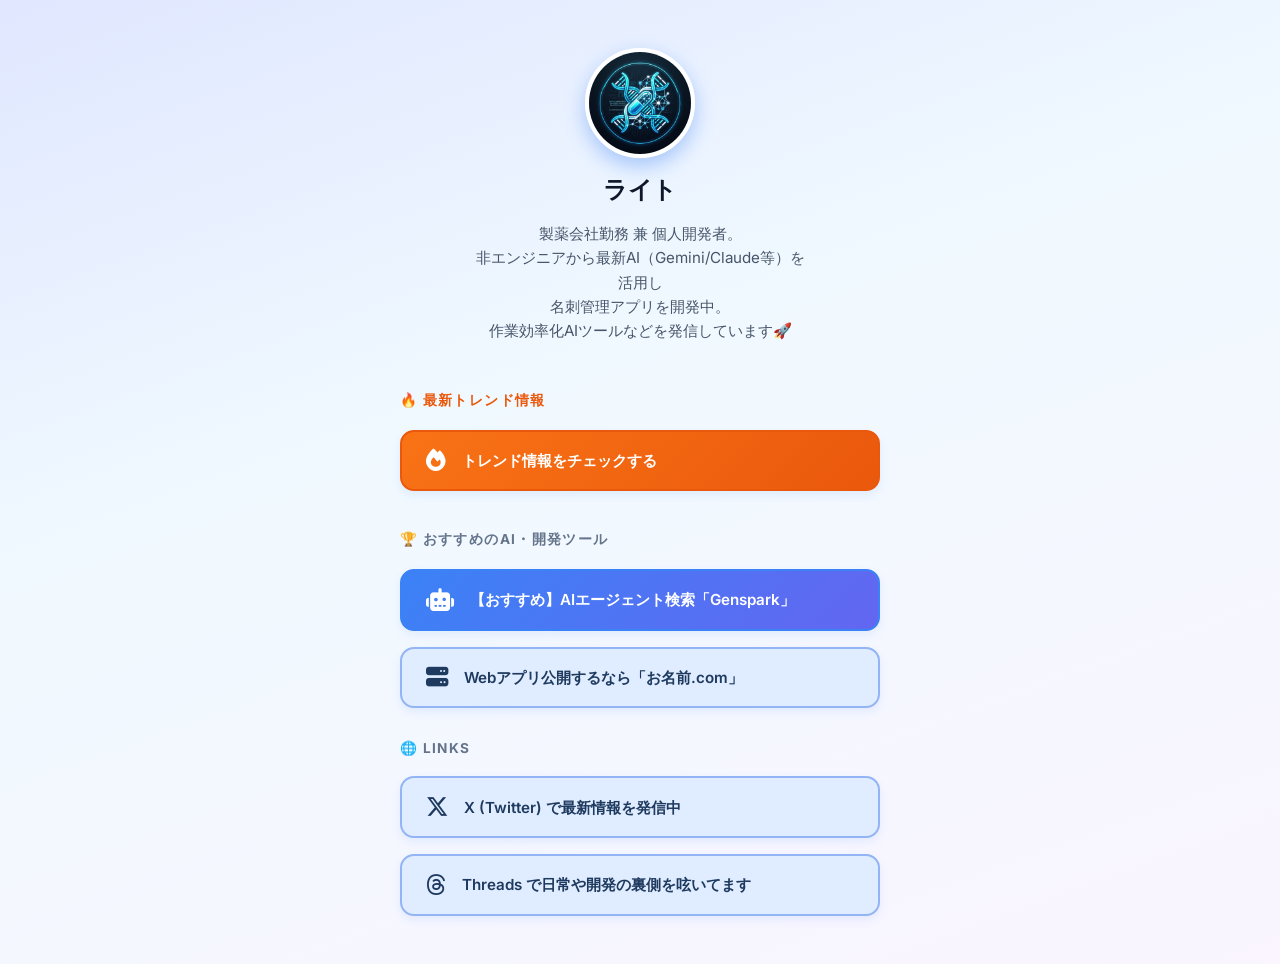
==== index.html @ 3e6604dd "Update LinkTree at 2026-02-28 13:38:57" ====
<!DOCTYPE html>
<html lang="ja">

<head>
    <meta charset="UTF-8">
    <meta name="viewport" content="width=device-width, initial-scale=1.0">
    <title>ライト | Links</title>
    <meta property="og:title" content="ライト | Links">
    <meta property="og:description" content="AIツール・開発トレンド情報をまとめています🚀">
    <meta property="og:url" content="https://light8888share.github.io/">
    <meta property="og:type" content="website">
    <link rel="stylesheet" href="style.css">
    <!-- FontAwesome for Icons -->
    <link rel="stylesheet" href="https://cdnjs.cloudflare.com/ajax/libs/font-awesome/6.4.0/css/all.min.css">
</head>

<body>
    <div class="container">
        <!-- Profile Info -->
        <header class="profile">
            <img src="profile.png" alt="ライト profile" class="profile-img">
            <h1 class="profile-name">ライト</h1>
            <p class="profile-bio">
                製薬会社勤務 兼 個人開発者。<br>
                非エンジニアから最新AI（Gemini/Claude等）を活用し<br>
                名刺管理アプリを開発中。<br>
                作業効率化AIツールなどを発信しています🚀
            </p>
        </header>

        <!-- Link Items -->
        <main class="links">

            <h2 class="category-title" style="color: #ea580c;">🔥 最新トレンド情報</h2>
            <a href="trends.html" class="link-item featured"
                style="background: linear-gradient(135deg, #f97316, #ea580c); border-color: #ea580c; margin-bottom: 0.5rem;">
                <i class="fa-solid fa-fire link-icon"></i>
                トレンド情報をチェックする
            </a>

            <h2 class="category-title">🏆 おすすめのAI・開発ツール</h2>
            <!-- TODO: A8.netなどから取得したアフィリエイトリンクに差し替える -->
            <a href="http://genspark.ai/?via=yaji" target="_blank" rel="nofollow" class="link-item featured">
                <i class="fa-solid fa-robot link-icon"></i>
                【おすすめ】AIエージェント検索「Genspark」
            </a>

            <a href="https://px.a8.net/svt/ejp?a8mat=4AXL45+EJC1IQ+50+2HHVNM" target="_blank" rel="nofollow"
                class="link-item">
                <i class="fa-solid fa-server link-icon"></i>
                Webアプリ公開するなら「お名前.com」
            </a>

            <h2 class="category-title">🌐 Links</h2>
            <a href="https://x.com/light8888share" target="_blank" class="link-item">
                <i class="fa-brands fa-x-twitter link-icon"></i>
                X (Twitter) で最新情報を発信中
            </a>

            <a href="https://www.threads.net/@light8888share" target="_blank" class="link-item">
                <i class="fa-brands fa-threads link-icon"></i>
                Threads で日常や開発の裏側を呟いてます
            </a>

        </main>
    </div>
</body>

</html>
---- style.css ----
@import url('https://fonts.googleapis.com/css2?family=Inter:wght@400;500;600;700&display=swap');

* {
    margin: 0;
    padding: 0;
    box-sizing: border-box;
    font-family: 'Inter', sans-serif;
}

body {
    background: linear-gradient(160deg, #e0e7ff 0%, #f0f9ff 40%, #faf5ff 100%);
    color: #1e293b;
    min-height: 100vh;
    display: flex;
    justify-content: center;
    align-items: flex-start;
    padding: 3rem 1.5rem;
}

.container {
    width: 100%;
    max-width: 480px;
    display: flex;
    flex-direction: column;
    align-items: center;
    gap: 2rem;
}

/* プロフィールセクション */
.profile {
    display: flex;
    flex-direction: column;
    align-items: center;
    text-align: center;
    gap: 1rem;
}

.profile-img {
    width: 110px;
    height: 110px;
    border-radius: 50%;
    object-fit: cover;
    box-shadow: 0 8px 20px rgba(59, 130, 246, 0.4);
    border: 4px solid #ffffff;
    transition: transform 0.4s cubic-bezier(0.175, 0.885, 0.32, 1.275), box-shadow 0.4s ease;
}

.profile-img:hover {
    transform: scale(1.08) rotate(3deg);
    box-shadow: 0 12px 30px rgba(59, 130, 246, 0.6);
}

.profile-name {
    font-size: 1.5rem;
    font-weight: 700;
    letter-spacing: -0.02em;
    color: #0f172a;
}

.profile-bio {
    font-size: 0.95rem;
    color: #475569;
    line-height: 1.6;
    max-width: 90%;
}

/* リンクセクション */
.links {
    width: 100%;
    display: flex;
    flex-direction: column;
    gap: 1rem;
}

.category-title {
    font-size: 0.85rem;
    text-transform: uppercase;
    letter-spacing: 0.1em;
    color: #64748b;
    margin-top: 1rem;
    margin-bottom: 0.25rem;
    font-weight: 700;
}

/* 通常ボタン: 淡い青背景 + はっきりした枠線 */
.link-item {
    display: flex;
    align-items: center;
    justify-content: flex-start;
    gap: 1rem;
    width: 100%;
    padding: 1.1rem 1.5rem;
    background-color: #e0ecff;
    border: 2px solid #93b4f5;
    border-radius: 14px;
    color: #1e3a5f;
    text-decoration: none;
    font-weight: 600;
    font-size: 0.95rem;
    line-height: 1.4;
    text-align: left;
    position: relative;
    overflow: hidden;
    cursor: pointer;
    box-shadow: 0 4px 10px rgba(59, 130, 246, 0.1);
    transition: transform 0.3s cubic-bezier(0.34, 1.56, 0.64, 1), box-shadow 0.3s ease, background-color 0.3s ease, border-color 0.3s ease;
}

.link-item:hover {
    background-color: #c7dbff;
    transform: translateY(-4px) scale(1.02);
    box-shadow: 0 10px 25px rgba(59, 130, 246, 0.25);
    border-color: #6d9ef0;
}

/* 注目ボタン: 青いグラデーション背景 + 白文字 */
.link-item.featured {
    background: linear-gradient(135deg, #3b82f6, #6366f1);
    border: 2px solid #3b82f6;
    color: #ffffff;
}

.link-item.featured:hover {
    background: linear-gradient(135deg, #2563eb, #4f46e5);
    border-color: #2563eb;
    box-shadow: 0 10px 30px rgba(59, 130, 246, 0.4);
}

/* アイコン */
.link-icon {
    font-size: 1.4rem;
    flex-shrink: 0;
}

.link-item.featured .link-icon {
    color: #ffffff;
}
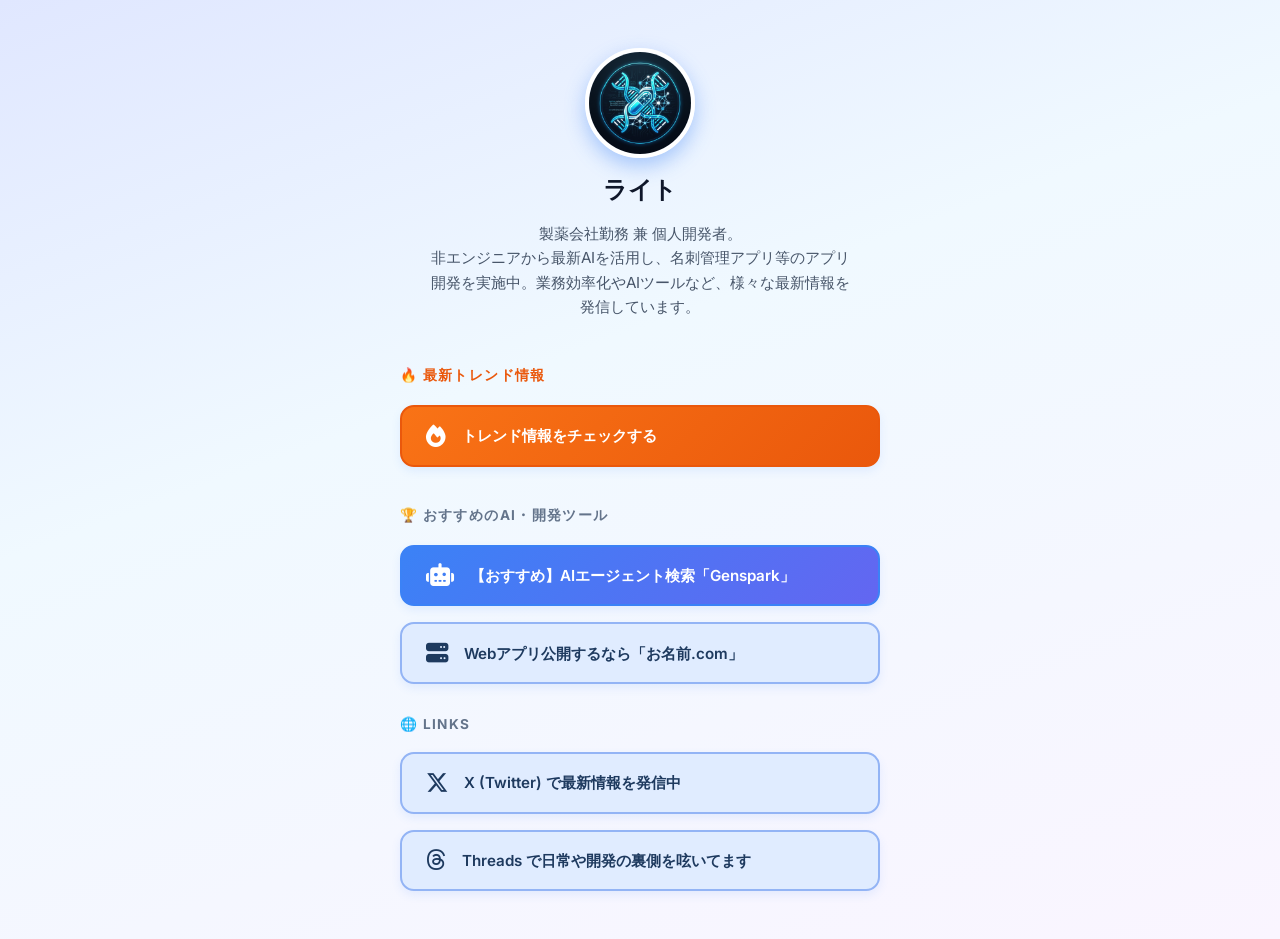
==== commit 50dfdf04: "Update LinkTree at 2026-02-28 13:42:23" ====
--- a/index.html
+++ b/index.html
@@ -22,9 +22,7 @@
             <h1 class="profile-name">ライト</h1>
             <p class="profile-bio">
                 製薬会社勤務 兼 個人開発者。<br>
-                非エンジニアから最新AI（Gemini/Claude等）を活用し<br>
-                名刺管理アプリを開発中。<br>
-                作業効率化AIツールなどを発信しています🚀
+                非エンジニアから最新AIを活用し、名刺管理アプリ等のアプリ開発を実施中。業務効率化やAIツールなど、様々な最新情報を発信しています。
             </p>
         </header>
 
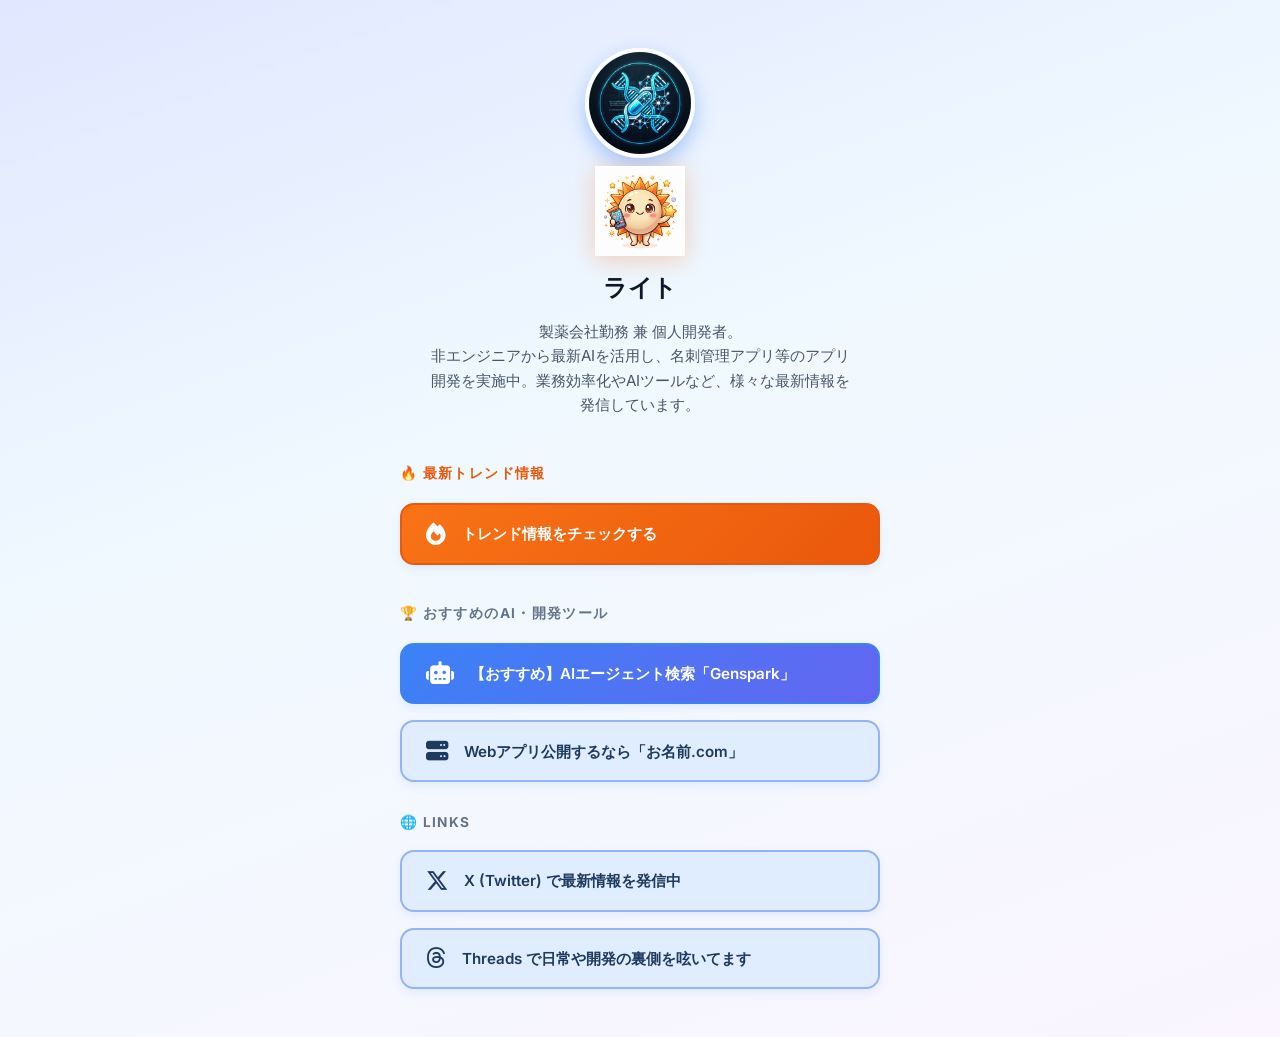
==== commit d6498c71: "Update LinkTree at 2026-02-28 13:52:36" ====
--- a/index.html
+++ b/index.html
@@ -19,6 +19,7 @@
         <!-- Profile Info -->
         <header class="profile">
             <img src="profile.png" alt="ライト profile" class="profile-img">
+            <img src="mascot.png" alt="マスコット" class="mascot-img">
             <h1 class="profile-name">ライト</h1>
             <p class="profile-bio">
                 製薬会社勤務 兼 個人開発者。<br>
--- a/style.css
+++ b/style.css
@@ -134,4 +134,56 @@
 
 .link-item.featured .link-icon {
     color: #ffffff;
+}
+
+/* マスコットキャラクター */
+.mascot-img {
+    width: 90px;
+    height: 90px;
+    object-fit: contain;
+    margin-top: -0.5rem;
+    animation: float 3s ease-in-out infinite;
+    filter: drop-shadow(0 4px 12px rgba(249, 115, 22, 0.3));
+    transition: transform 0.4s cubic-bezier(0.175, 0.885, 0.32, 1.275), filter 0.4s ease;
+    cursor: pointer;
+}
+
+.mascot-img:hover {
+    animation: bounce 0.6s ease;
+    filter: drop-shadow(0 8px 20px rgba(249, 115, 22, 0.5));
+    transform: scale(1.15) rotate(10deg);
+}
+
+@keyframes float {
+
+    0%,
+    100% {
+        transform: translateY(0px);
+    }
+
+    50% {
+        transform: translateY(-10px);
+    }
+}
+
+@keyframes bounce {
+    0% {
+        transform: scale(1) rotate(0deg);
+    }
+
+    30% {
+        transform: scale(1.2) rotate(10deg);
+    }
+
+    50% {
+        transform: scale(0.95) rotate(-5deg);
+    }
+
+    70% {
+        transform: scale(1.1) rotate(5deg);
+    }
+
+    100% {
+        transform: scale(1.15) rotate(10deg);
+    }
 }
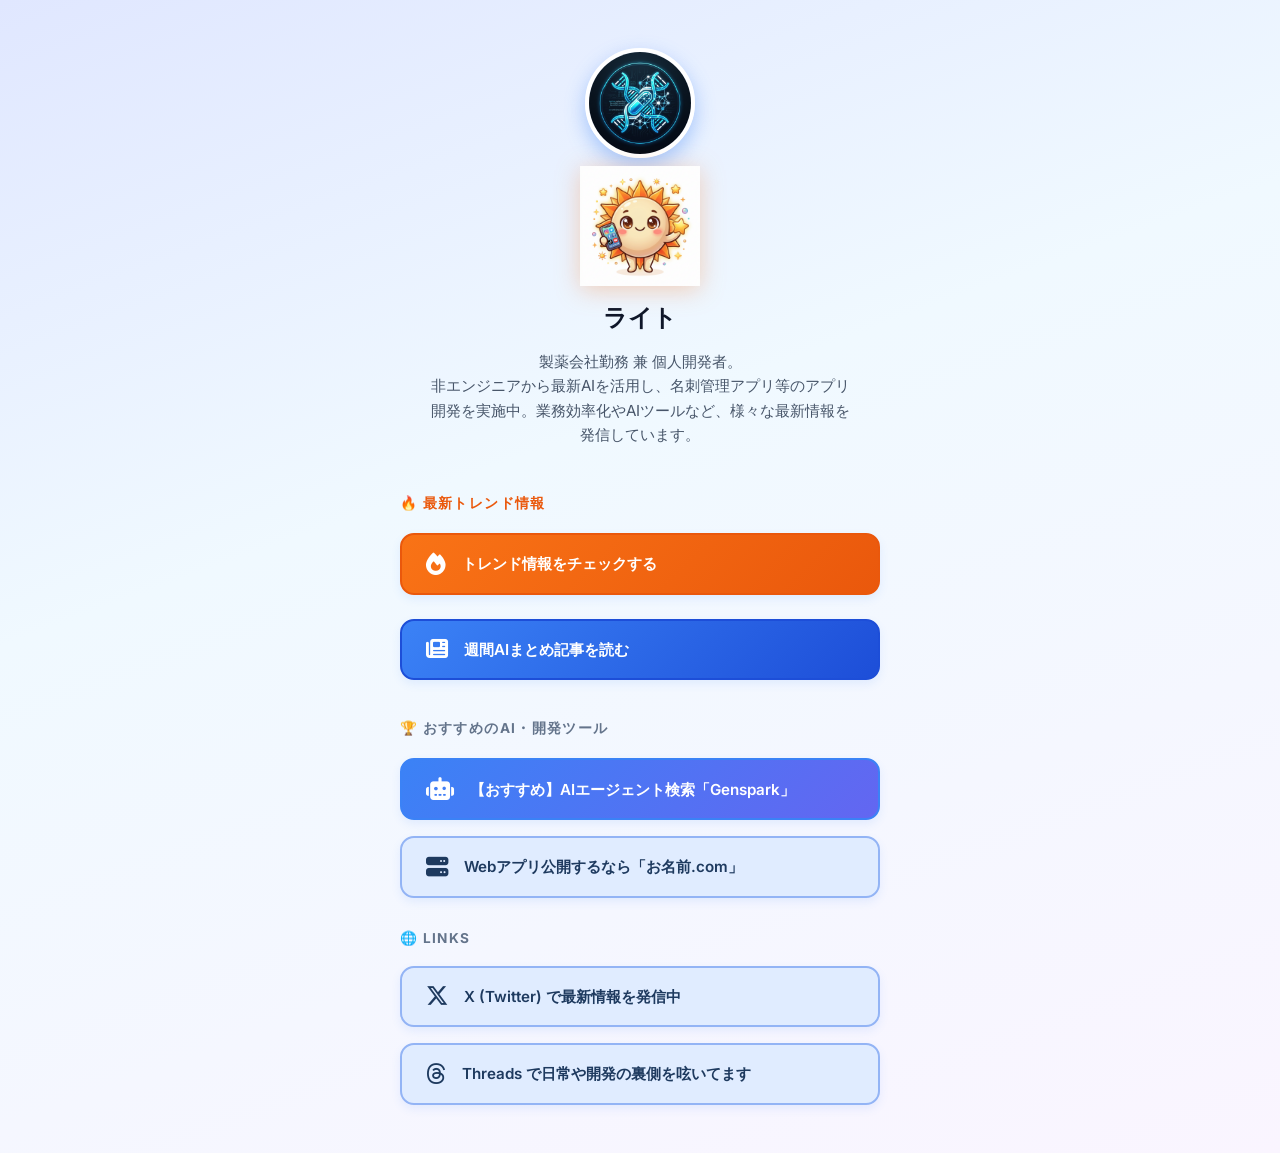
==== commit 1c86bf2f: "Update LinkTree at 2026-02-28 23:58:25" ====
--- a/index.html
+++ b/index.html
@@ -37,6 +37,12 @@
                 トレンド情報をチェックする
             </a>
 
+            <a href="articles.html" class="link-item featured"
+                style="background: linear-gradient(135deg, #3b82f6, #1d4ed8); border-color: #1d4ed8; margin-bottom: 0.5rem;">
+                <i class="fa-solid fa-newspaper link-icon"></i>
+                週間AIまとめ記事を読む
+            </a>
+
             <h2 class="category-title">🏆 おすすめのAI・開発ツール</h2>
             <!-- TODO: A8.netなどから取得したアフィリエイトリンクに差し替える -->
             <a href="http://genspark.ai/?via=yaji" target="_blank" rel="nofollow" class="link-item featured">
--- a/style.css
+++ b/style.css
@@ -138,8 +138,8 @@
 
 /* マスコットキャラクター */
 .mascot-img {
-    width: 90px;
-    height: 90px;
+    width: 120px;
+    height: 120px;
     object-fit: contain;
     margin-top: -0.5rem;
     animation: float 3s ease-in-out infinite;
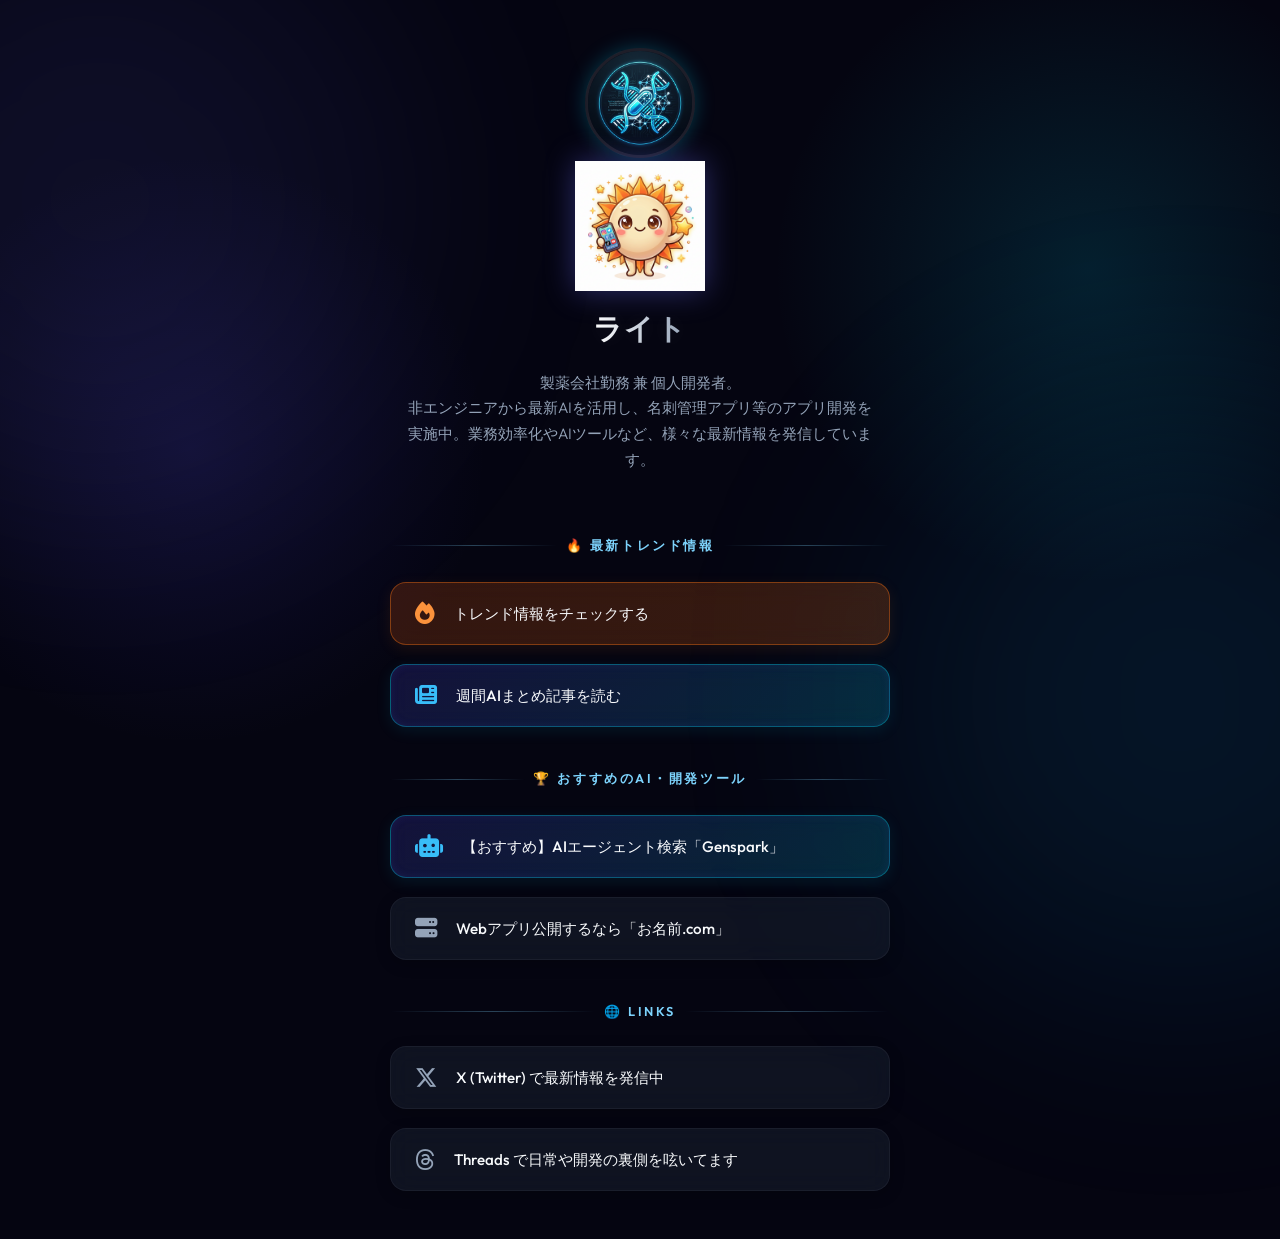
==== commit 2145e0ff: "Update LinkTree at 2026-03-04 01:34:15" ====
--- a/index.html
+++ b/index.html
@@ -30,15 +30,13 @@
         <!-- Link Items -->
         <main class="links">
 
-            <h2 class="category-title" style="color: #ea580c;">🔥 最新トレンド情報</h2>
-            <a href="trends.html" class="link-item featured"
-                style="background: linear-gradient(135deg, #f97316, #ea580c); border-color: #ea580c; margin-bottom: 0.5rem;">
+            <h2 class="category-title">🔥 最新トレンド情報</h2>
+            <a href="trends.html" class="link-item featured-warm">
                 <i class="fa-solid fa-fire link-icon"></i>
                 トレンド情報をチェックする
             </a>
 
-            <a href="articles.html" class="link-item featured"
-                style="background: linear-gradient(135deg, #3b82f6, #1d4ed8); border-color: #1d4ed8; margin-bottom: 0.5rem;">
+            <a href="articles.html" class="link-item featured">
                 <i class="fa-solid fa-newspaper link-icon"></i>
                 週間AIまとめ記事を読む
             </a>
--- a/style.css
+++ b/style.css
@@ -1,38 +1,87 @@
-@import url('https://fonts.googleapis.com/css2?family=Inter:wght@400;500;600;700&display=swap');
+@import url('https://fonts.googleapis.com/css2?family=Outfit:wght@300;400;500;600;700;800&display=swap');
 
 * {
     margin: 0;
     padding: 0;
     box-sizing: border-box;
-    font-family: 'Inter', sans-serif;
+    font-family: 'Outfit', sans-serif;
 }
 
 body {
-    background: linear-gradient(160deg, #e0e7ff 0%, #f0f9ff 40%, #faf5ff 100%);
-    color: #1e293b;
+    background-color: #050511;
+    background-image:
+        radial-gradient(circle at 15% 50%, rgba(79, 70, 229, 0.15), transparent 25%),
+        radial-gradient(circle at 85% 30%, rgba(6, 182, 212, 0.15), transparent 25%);
+    background-size: 100% 100%;
+    background-attachment: fixed;
+    color: #e2e8f0;
     min-height: 100vh;
     display: flex;
     justify-content: center;
     align-items: flex-start;
     padding: 3rem 1.5rem;
+    position: relative;
+    overflow-x: hidden;
+}
+
+/* Animated Background Orbs */
+body::before,
+body::after {
+    content: '';
+    position: fixed;
+    width: 600px;
+    height: 600px;
+    border-radius: 50%;
+    z-index: -1;
+    filter: blur(120px);
+    opacity: 0.5;
+    animation: drift 20s infinite alternate ease-in-out;
+}
+
+body::before {
+    top: -100px;
+    left: -200px;
+    background: rgba(99, 102, 241, 0.2);
+    /* Indigo */
+}
+
+body::after {
+    bottom: -100px;
+    right: -200px;
+    background: rgba(14, 165, 233, 0.2);
+    /* Cyan */
+    animation-delay: -10s;
+}
+
+@keyframes drift {
+    0% {
+        transform: translateY(0) scale(1);
+    }
+
+    100% {
+        transform: translateY(50px) scale(1.1);
+    }
 }
 
 .container {
     width: 100%;
-    max-width: 480px;
+    max-width: 500px;
     display: flex;
     flex-direction: column;
     align-items: center;
-    gap: 2rem;
-}
-
-/* プロフィールセクション */
+    gap: 2.5rem;
+    position: relative;
+    z-index: 1;
+}
+
+/* Profile Section */
 .profile {
     display: flex;
     flex-direction: column;
     align-items: center;
     text-align: center;
-    gap: 1rem;
+    gap: 1.2rem;
+    animation: fadeInDown 0.8s ease-out;
 }
 
 .profile-img {
@@ -40,120 +89,189 @@
     height: 110px;
     border-radius: 50%;
     object-fit: cover;
-    box-shadow: 0 8px 20px rgba(59, 130, 246, 0.4);
-    border: 4px solid #ffffff;
-    transition: transform 0.4s cubic-bezier(0.175, 0.885, 0.32, 1.275), box-shadow 0.4s ease;
+    box-shadow: 0 0 20px rgba(6, 182, 212, 0.3), inset 0 0 10px rgba(255, 255, 255, 0.1);
+    border: 3px solid rgba(255, 255, 255, 0.1);
+    transition: all 0.5s cubic-bezier(0.175, 0.885, 0.32, 1.275);
 }
 
 .profile-img:hover {
-    transform: scale(1.08) rotate(3deg);
-    box-shadow: 0 12px 30px rgba(59, 130, 246, 0.6);
+    transform: scale(1.05) rotate(5deg);
+    box-shadow: 0 0 35px rgba(6, 182, 212, 0.6), inset 0 0 15px rgba(255, 255, 255, 0.2);
+    border-color: rgba(6, 182, 212, 0.5);
+}
+
+/* AI Mascot */
+.mascot-img {
+    width: 130px;
+    height: 130px;
+    object-fit: contain;
+    margin-top: -1rem;
+    animation: float 4s ease-in-out infinite, glowPulse 3s infinite alternate;
+    filter: drop-shadow(0 0 15px rgba(99, 102, 241, 0.4));
+    transition: all 0.4s ease;
+    cursor: pointer;
+}
+
+.mascot-img:hover {
+    animation: bounce 0.6s ease;
+    filter: drop-shadow(0 0 30px rgba(6, 182, 212, 0.8));
+    transform: scale(1.1) rotate(5deg);
 }
 
 .profile-name {
-    font-size: 1.5rem;
-    font-weight: 700;
-    letter-spacing: -0.02em;
-    color: #0f172a;
+    font-size: 1.8rem;
+    font-weight: 800;
+    letter-spacing: 0.05em;
+    background: linear-gradient(to right, #ffffff, #94a3b8);
+    -webkit-background-clip: text;
+    background-clip: text;
+    -webkit-text-fill-color: transparent;
+    text-shadow: 0 0 20px rgba(255, 255, 255, 0.1);
 }
 
 .profile-bio {
     font-size: 0.95rem;
-    color: #475569;
-    line-height: 1.6;
-    max-width: 90%;
-}
-
-/* リンクセクション */
+    color: #94a3b8;
+    line-height: 1.7;
+    max-width: 95%;
+    font-weight: 300;
+}
+
+/* Links Section */
 .links {
     width: 100%;
     display: flex;
     flex-direction: column;
-    gap: 1rem;
+    gap: 1.2rem;
+    animation: fadeInUp 0.8s ease-out forwards;
+    opacity: 0;
+    animation-delay: 0.2s;
 }
 
 .category-title {
-    font-size: 0.85rem;
+    font-size: 0.8rem;
     text-transform: uppercase;
-    letter-spacing: 0.1em;
-    color: #64748b;
-    margin-top: 1rem;
-    margin-bottom: 0.25rem;
-    font-weight: 700;
-}
-
-/* 通常ボタン: 淡い青背景 + はっきりした枠線 */
+    letter-spacing: 0.2em;
+    color: #7dd3fc;
+    margin-top: 1.5rem;
+    margin-bottom: 0.5rem;
+    font-weight: 600;
+    display: flex;
+    align-items: center;
+    gap: 0.5rem;
+}
+
+.category-title::before,
+.category-title::after {
+    content: '';
+    flex: 1;
+    height: 1px;
+    background: linear-gradient(90deg, transparent, rgba(125, 211, 252, 0.3), transparent);
+}
+
+/* Glassmorphism Link Items */
 .link-item {
     display: flex;
     align-items: center;
     justify-content: flex-start;
-    gap: 1rem;
+    gap: 1.2rem;
     width: 100%;
-    padding: 1.1rem 1.5rem;
-    background-color: #e0ecff;
-    border: 2px solid #93b4f5;
-    border-radius: 14px;
-    color: #1e3a5f;
+    padding: 1.2rem 1.5rem;
+    background: rgba(30, 41, 59, 0.4);
+    backdrop-filter: blur(12px);
+    -webkit-backdrop-filter: blur(12px);
+    border: 1px solid rgba(255, 255, 255, 0.05);
+    border-radius: 16px;
+    color: #f8fafc;
     text-decoration: none;
-    font-weight: 600;
+    font-weight: 500;
     font-size: 0.95rem;
     line-height: 1.4;
     text-align: left;
     position: relative;
     overflow: hidden;
     cursor: pointer;
-    box-shadow: 0 4px 10px rgba(59, 130, 246, 0.1);
-    transition: transform 0.3s cubic-bezier(0.34, 1.56, 0.64, 1), box-shadow 0.3s ease, background-color 0.3s ease, border-color 0.3s ease;
+    box-shadow: 0 4px 15px rgba(0, 0, 0, 0.2);
+    transition: all 0.3s cubic-bezier(0.25, 0.8, 0.25, 1);
+}
+
+/* Hover Shine Effect */
+.link-item::before {
+    content: '';
+    position: absolute;
+    top: 0;
+    left: -100%;
+    width: 50%;
+    height: 100%;
+    background: linear-gradient(90deg, transparent, rgba(255, 255, 255, 0.05), transparent);
+    transform: skewX(-20deg);
+    transition: all 0.5s ease;
+}
+
+.link-item:hover::before {
+    left: 150%;
+    transition: all 0.7s ease;
 }
 
 .link-item:hover {
-    background-color: #c7dbff;
+    background: rgba(30, 41, 59, 0.8);
     transform: translateY(-4px) scale(1.02);
-    box-shadow: 0 10px 25px rgba(59, 130, 246, 0.25);
-    border-color: #6d9ef0;
-}
-
-/* 注目ボタン: 青いグラデーション背景 + 白文字 */
+    box-shadow: 0 12px 30px rgba(0, 0, 0, 0.4), 0 0 15px rgba(6, 182, 212, 0.2);
+    border-color: rgba(6, 182, 212, 0.3);
+    color: #ffffff;
+}
+
+/* Featured Link Item (Neon Gradient) */
 .link-item.featured {
-    background: linear-gradient(135deg, #3b82f6, #6366f1);
-    border: 2px solid #3b82f6;
-    color: #ffffff;
+    background: linear-gradient(135deg, rgba(79, 70, 229, 0.2), rgba(6, 182, 212, 0.2));
+    border: 1px solid rgba(6, 182, 212, 0.4);
+    box-shadow: 0 4px 15px rgba(6, 182, 212, 0.1), inset 0 0 10px rgba(99, 102, 241, 0.1);
 }
 
 .link-item.featured:hover {
-    background: linear-gradient(135deg, #2563eb, #4f46e5);
-    border-color: #2563eb;
-    box-shadow: 0 10px 30px rgba(59, 130, 246, 0.4);
-}
-
-/* アイコン */
+    background: linear-gradient(135deg, rgba(79, 70, 229, 0.4), rgba(6, 182, 212, 0.4));
+    border-color: rgba(6, 182, 212, 0.8);
+    box-shadow: 0 15px 35px rgba(6, 182, 212, 0.3), 0 0 20px rgba(6, 182, 212, 0.4);
+}
+
+.link-item.featured-warm {
+    background: linear-gradient(135deg, rgba(234, 88, 12, 0.2), rgba(249, 115, 22, 0.2));
+    border: 1px solid rgba(249, 115, 22, 0.4);
+    box-shadow: 0 4px 15px rgba(249, 115, 22, 0.1);
+}
+
+.link-item.featured-warm:hover {
+    background: linear-gradient(135deg, rgba(234, 88, 12, 0.4), rgba(249, 115, 22, 0.4));
+    border-color: rgba(249, 115, 22, 0.8);
+    box-shadow: 0 15px 35px rgba(249, 115, 22, 0.3), 0 0 20px rgba(249, 115, 22, 0.4);
+}
+
+/* Icons */
 .link-icon {
     font-size: 1.4rem;
     flex-shrink: 0;
+    color: #94a3b8;
+    transition: color 0.3s ease, transform 0.3s ease;
+}
+
+.link-item:hover .link-icon {
+    color: #38bdf8;
+    transform: scale(1.1);
 }
 
 .link-item.featured .link-icon {
-    color: #ffffff;
-}
-
-/* マスコットキャラクター */
-.mascot-img {
-    width: 120px;
-    height: 120px;
-    object-fit: contain;
-    margin-top: -0.5rem;
-    animation: float 3s ease-in-out infinite;
-    filter: drop-shadow(0 4px 12px rgba(249, 115, 22, 0.3));
-    transition: transform 0.4s cubic-bezier(0.175, 0.885, 0.32, 1.275), filter 0.4s ease;
-    cursor: pointer;
-}
-
-.mascot-img:hover {
-    animation: bounce 0.6s ease;
-    filter: drop-shadow(0 8px 20px rgba(249, 115, 22, 0.5));
-    transform: scale(1.15) rotate(10deg);
-}
-
+    color: #38bdf8;
+}
+
+.link-item.featured-warm .link-icon {
+    color: #fb923c;
+}
+
+.link-item.featured-warm:hover .link-icon {
+    color: #fdba74;
+}
+
+/* Animations */
 @keyframes float {
 
     0%,
@@ -162,7 +280,17 @@
     }
 
     50% {
-        transform: translateY(-10px);
+        transform: translateY(-12px);
+    }
+}
+
+@keyframes glowPulse {
+    0% {
+        filter: drop-shadow(0 0 10px rgba(99, 102, 241, 0.3));
+    }
+
+    100% {
+        filter: drop-shadow(0 0 25px rgba(139, 92, 246, 0.6));
     }
 }
 
@@ -172,7 +300,7 @@
     }
 
     30% {
-        transform: scale(1.2) rotate(10deg);
+        transform: scale(1.15) rotate(10deg);
     }
 
     50% {
@@ -180,10 +308,34 @@
     }
 
     70% {
+        transform: scale(1.08) rotate(5deg);
+    }
+
+    100% {
         transform: scale(1.1) rotate(5deg);
     }
-
-    100% {
-        transform: scale(1.15) rotate(10deg);
+}
+
+@keyframes fadeInDown {
+    from {
+        opacity: 0;
+        transform: translateY(-30px);
+    }
+
+    to {
+        opacity: 1;
+        transform: translateY(0);
+    }
+}
+
+@keyframes fadeInUp {
+    from {
+        opacity: 0;
+        transform: translateY(30px);
+    }
+
+    to {
+        opacity: 1;
+        transform: translateY(0);
     }
 }
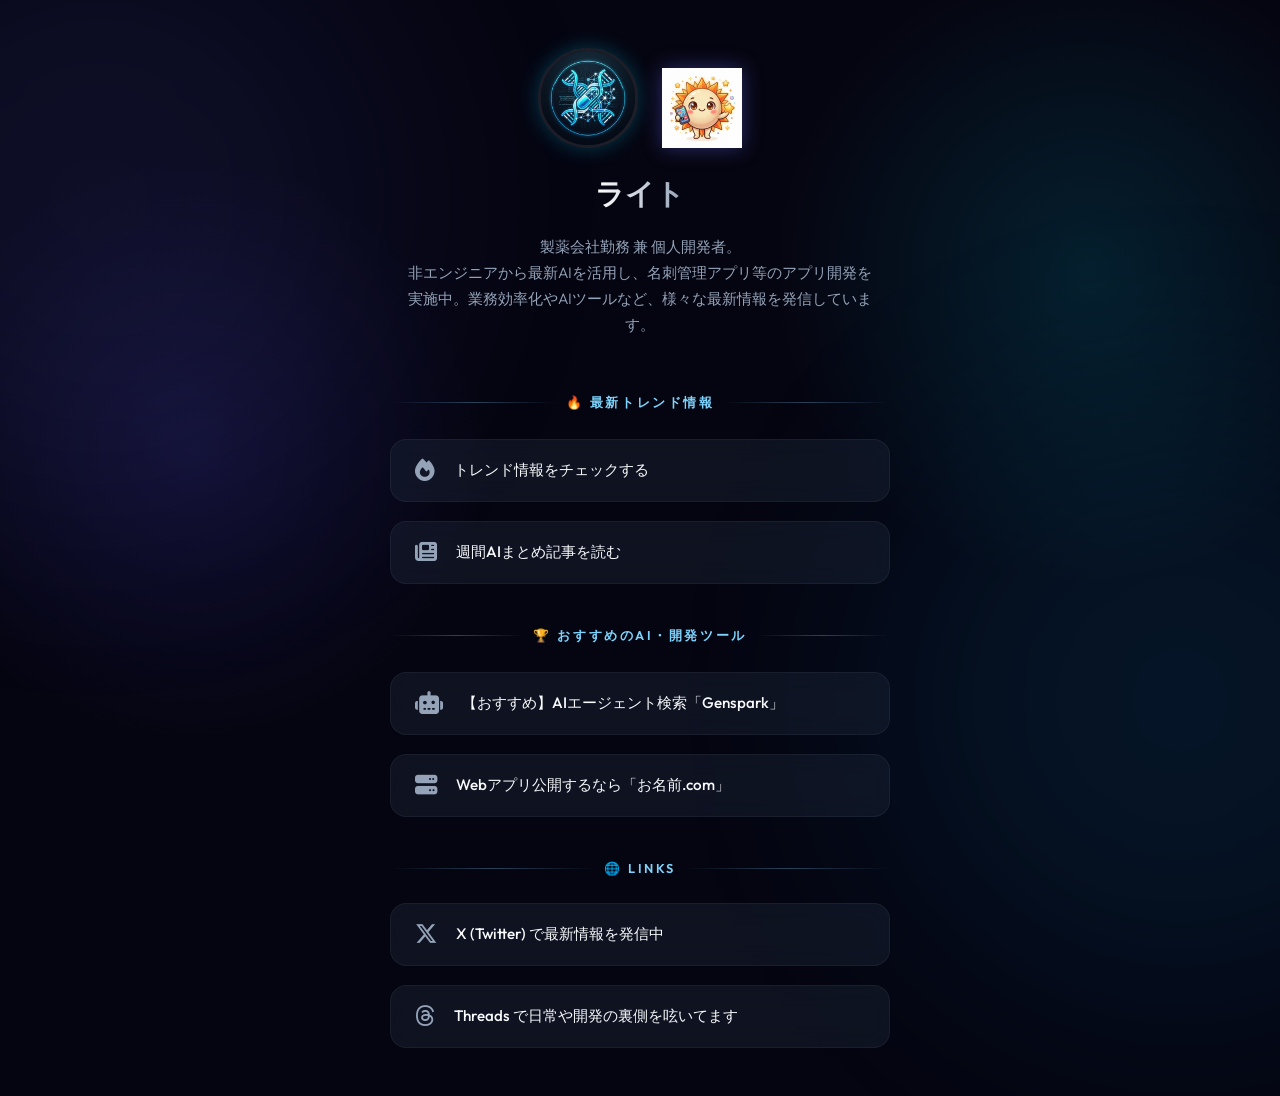
==== commit 3c7b5be8: "Update LinkTree at 2026-03-13 22:20:21" ====
--- a/index.html
+++ b/index.html
@@ -18,8 +18,10 @@
     <div class="container">
         <!-- Profile Info -->
         <header class="profile">
-            <img src="profile.png" alt="ライト profile" class="profile-img">
-            <img src="mascot.png" alt="マスコット" class="mascot-img">
+            <div class="profile-visuals">
+                <img src="profile.png" alt="ライト profile" class="profile-img">
+                <img src="mascot.png" alt="マスコット" class="mascot-img">
+            </div>
             <h1 class="profile-name">ライト</h1>
             <p class="profile-bio">
                 製薬会社勤務 兼 個人開発者。<br>
--- a/style.css
+++ b/style.css
@@ -42,25 +42,18 @@
     top: -100px;
     left: -200px;
     background: rgba(99, 102, 241, 0.2);
-    /* Indigo */
 }
 
 body::after {
     bottom: -100px;
     right: -200px;
     background: rgba(14, 165, 233, 0.2);
-    /* Cyan */
     animation-delay: -10s;
 }
 
 @keyframes drift {
-    0% {
-        transform: translateY(0) scale(1);
-    }
-
-    100% {
-        transform: translateY(50px) scale(1.1);
-    }
+    0% { transform: translateY(0) scale(1); }
+    100% { transform: translateY(50px) scale(1.1); }
 }
 
 .container {
@@ -69,7 +62,7 @@
     display: flex;
     flex-direction: column;
     align-items: center;
-    gap: 2.5rem;
+    gap: 2rem;
     position: relative;
     z-index: 1;
 }
@@ -82,51 +75,57 @@
     text-align: center;
     gap: 1.2rem;
     animation: fadeInDown 0.8s ease-out;
+    width: 100%;
+}
+
+.profile-visuals {
+    display: flex;
+    align-items: flex-end;
+    justify-content: center;
+    gap: 1.5rem;
+    margin-bottom: 0.5rem;
 }
 
 .profile-img {
-    width: 110px;
-    height: 110px;
+    width: 100px;
+    height: 100px;
     border-radius: 50%;
     object-fit: cover;
     box-shadow: 0 0 20px rgba(6, 182, 212, 0.3), inset 0 0 10px rgba(255, 255, 255, 0.1);
     border: 3px solid rgba(255, 255, 255, 0.1);
-    transition: all 0.5s cubic-bezier(0.175, 0.885, 0.32, 1.275);
-}
-
-.profile-img:hover {
-    transform: scale(1.05) rotate(5deg);
-    box-shadow: 0 0 35px rgba(6, 182, 212, 0.6), inset 0 0 15px rgba(255, 255, 255, 0.2);
-    border-color: rgba(6, 182, 212, 0.5);
-}
-
-/* AI Mascot */
+}
+
 .mascot-img {
-    width: 130px;
-    height: 130px;
+    width: 80px;
+    height: 80px;
     object-fit: contain;
-    margin-top: -1rem;
     animation: float 4s ease-in-out infinite, glowPulse 3s infinite alternate;
-    filter: drop-shadow(0 0 15px rgba(99, 102, 241, 0.4));
-    transition: all 0.4s ease;
-    cursor: pointer;
+    filter: drop-shadow(0 0 10px rgba(99, 102, 241, 0.4));
+    transition: all 0.3s ease;
 }
 
 .mascot-img:hover {
-    animation: bounce 0.6s ease;
-    filter: drop-shadow(0 0 30px rgba(6, 182, 212, 0.8));
     transform: scale(1.1) rotate(5deg);
+    filter: drop-shadow(0 0 20px rgba(6, 182, 212, 0.8));
+}
+
+@keyframes float {
+    0%, 100% { transform: translateY(0); }
+    50% { transform: translateY(-10px); }
+}
+
+@keyframes glowPulse {
+    0% { filter: drop-shadow(0 0 5px rgba(99, 102, 241, 0.4)); }
+    100% { filter: drop-shadow(0 0 15px rgba(6, 182, 212, 0.7)); }
 }
 
 .profile-name {
     font-size: 1.8rem;
     font-weight: 800;
-    letter-spacing: 0.05em;
     background: linear-gradient(to right, #ffffff, #94a3b8);
     -webkit-background-clip: text;
     background-clip: text;
     -webkit-text-fill-color: transparent;
-    text-shadow: 0 0 20px rgba(255, 255, 255, 0.1);
 }
 
 .profile-bio {
@@ -137,15 +136,110 @@
     font-weight: 300;
 }
 
+/* Calendar Widget */
+.calendar-widget {
+    width: 100%;
+    background: rgba(30, 41, 59, 0.4);
+    backdrop-filter: blur(20px);
+    -webkit-backdrop-filter: blur(20px);
+    border: 1px solid rgba(255, 255, 255, 0.1);
+    border-radius: 20px;
+    padding: 1.2rem;
+    margin-top: 1rem;
+    margin-bottom: 0.5rem;
+    box-shadow: 0 10px 40px rgba(0, 0, 0, 0.3);
+    animation: fadeInDown 1s ease-out;
+}
+
+.calendar-header {
+    display: flex;
+    justify-content: space-between;
+    align-items: center;
+    margin-bottom: 1rem;
+    font-weight: 700;
+    color: #ffffff;
+    font-size: 1.1rem;
+}
+
+.calendar-btn {
+    background: rgba(255, 255, 255, 0.05);
+    border: 1px solid rgba(255, 255, 255, 0.1);
+    color: #ffffff;
+    width: 32px;
+    height: 32px;
+    border-radius: 8px;
+    cursor: pointer;
+    display: flex;
+    align-items: center;
+    justify-content: center;
+    transition: all 0.2s ease;
+}
+
+.calendar-btn:hover {
+    background: rgba(99, 102, 241, 0.3);
+    border-color: rgba(99, 102, 241, 0.5);
+    transform: scale(1.1);
+}
+
+.calendar-grid-header {
+    display: grid;
+    grid-template-columns: repeat(7, 1fr);
+    text-align: center;
+    font-size: 0.65rem;
+    color: #7dd3fc;
+    margin-bottom: 0.5rem;
+    font-weight: 600;
+}
+
+.calendar-days {
+    display: grid;
+    grid-template-columns: repeat(7, 1fr);
+    gap: 0.3rem;
+}
+
+.calendar-day {
+    aspect-ratio: 1;
+    display: flex;
+    align-items: center;
+    justify-content: center;
+    font-size: 0.75rem;
+    border-radius: 8px;
+    color: #64748b;
+    transition: all 0.2s ease;
+}
+
+.calendar-day.has-article {
+    background: rgba(99, 102, 241, 0.2);
+    color: #ffffff;
+    font-weight: 700;
+    cursor: pointer;
+    position: relative;
+    border: 1px solid rgba(99, 102, 241, 0.4);
+}
+
+.calendar-day.has-article:hover {
+    background: rgba(99, 102, 241, 0.5);
+    transform: scale(1.1);
+    border-color: #38bdf8;
+    box-shadow: 0 0 15px rgba(56, 189, 248, 0.3);
+}
+
+.calendar-day.has-article::after {
+    content: '';
+    position: absolute;
+    bottom: 3px;
+    width: 3px;
+    height: 3px;
+    background: #38bdf8;
+    border-radius: 50%;
+}
+
 /* Links Section */
 .links {
     width: 100%;
     display: flex;
     flex-direction: column;
     gap: 1.2rem;
-    animation: fadeInUp 0.8s ease-out forwards;
-    opacity: 0;
-    animation-delay: 0.2s;
 }
 
 .category-title {
@@ -169,11 +263,9 @@
     background: linear-gradient(90deg, transparent, rgba(125, 211, 252, 0.3), transparent);
 }
 
-/* Glassmorphism Link Items */
 .link-item {
     display: flex;
     align-items: center;
-    justify-content: flex-start;
     gap: 1.2rem;
     width: 100%;
     padding: 1.2rem 1.5rem;
@@ -186,156 +278,20 @@
     text-decoration: none;
     font-weight: 500;
     font-size: 0.95rem;
-    line-height: 1.4;
-    text-align: left;
-    position: relative;
-    overflow: hidden;
-    cursor: pointer;
-    box-shadow: 0 4px 15px rgba(0, 0, 0, 0.2);
-    transition: all 0.3s cubic-bezier(0.25, 0.8, 0.25, 1);
-}
-
-/* Hover Shine Effect */
-.link-item::before {
-    content: '';
-    position: absolute;
-    top: 0;
-    left: -100%;
-    width: 50%;
-    height: 100%;
-    background: linear-gradient(90deg, transparent, rgba(255, 255, 255, 0.05), transparent);
-    transform: skewX(-20deg);
-    transition: all 0.5s ease;
-}
-
-.link-item:hover::before {
-    left: 150%;
-    transition: all 0.7s ease;
+    transition: all 0.3s ease;
 }
 
 .link-item:hover {
     background: rgba(30, 41, 59, 0.8);
-    transform: translateY(-4px) scale(1.02);
-    box-shadow: 0 12px 30px rgba(0, 0, 0, 0.4), 0 0 15px rgba(6, 182, 212, 0.2);
+    transform: translateY(-4px);
     border-color: rgba(6, 182, 212, 0.3);
-    color: #ffffff;
-}
-
-/* Featured Link Item (Neon Gradient) */
-.link-item.featured {
-    background: linear-gradient(135deg, rgba(79, 70, 229, 0.2), rgba(6, 182, 212, 0.2));
-    border: 1px solid rgba(6, 182, 212, 0.4);
-    box-shadow: 0 4px 15px rgba(6, 182, 212, 0.1), inset 0 0 10px rgba(99, 102, 241, 0.1);
-}
-
-.link-item.featured:hover {
-    background: linear-gradient(135deg, rgba(79, 70, 229, 0.4), rgba(6, 182, 212, 0.4));
-    border-color: rgba(6, 182, 212, 0.8);
-    box-shadow: 0 15px 35px rgba(6, 182, 212, 0.3), 0 0 20px rgba(6, 182, 212, 0.4);
-}
-
-.link-item.featured-warm {
-    background: linear-gradient(135deg, rgba(234, 88, 12, 0.2), rgba(249, 115, 22, 0.2));
-    border: 1px solid rgba(249, 115, 22, 0.4);
-    box-shadow: 0 4px 15px rgba(249, 115, 22, 0.1);
-}
-
-.link-item.featured-warm:hover {
-    background: linear-gradient(135deg, rgba(234, 88, 12, 0.4), rgba(249, 115, 22, 0.4));
-    border-color: rgba(249, 115, 22, 0.8);
-    box-shadow: 0 15px 35px rgba(249, 115, 22, 0.3), 0 0 20px rgba(249, 115, 22, 0.4);
-}
-
-/* Icons */
+}
+
 .link-icon {
     font-size: 1.4rem;
-    flex-shrink: 0;
     color: #94a3b8;
-    transition: color 0.3s ease, transform 0.3s ease;
-}
-
-.link-item:hover .link-icon {
-    color: #38bdf8;
-    transform: scale(1.1);
-}
-
-.link-item.featured .link-icon {
-    color: #38bdf8;
-}
-
-.link-item.featured-warm .link-icon {
-    color: #fb923c;
-}
-
-.link-item.featured-warm:hover .link-icon {
-    color: #fdba74;
 }
 
 /* Animations */
-@keyframes float {
-
-    0%,
-    100% {
-        transform: translateY(0px);
-    }
-
-    50% {
-        transform: translateY(-12px);
-    }
-}
-
-@keyframes glowPulse {
-    0% {
-        filter: drop-shadow(0 0 10px rgba(99, 102, 241, 0.3));
-    }
-
-    100% {
-        filter: drop-shadow(0 0 25px rgba(139, 92, 246, 0.6));
-    }
-}
-
-@keyframes bounce {
-    0% {
-        transform: scale(1) rotate(0deg);
-    }
-
-    30% {
-        transform: scale(1.15) rotate(10deg);
-    }
-
-    50% {
-        transform: scale(0.95) rotate(-5deg);
-    }
-
-    70% {
-        transform: scale(1.08) rotate(5deg);
-    }
-
-    100% {
-        transform: scale(1.1) rotate(5deg);
-    }
-}
-
-@keyframes fadeInDown {
-    from {
-        opacity: 0;
-        transform: translateY(-30px);
-    }
-
-    to {
-        opacity: 1;
-        transform: translateY(0);
-    }
-}
-
-@keyframes fadeInUp {
-    from {
-        opacity: 0;
-        transform: translateY(30px);
-    }
-
-    to {
-        opacity: 1;
-        transform: translateY(0);
-    }
-}+@keyframes fadeInDown { from { opacity: 0; transform: translateY(-20px); } to { opacity: 1; transform: translateY(0); } }
+@keyframes fadeInUp { from { opacity: 0; transform: translateY(20px); } to { opacity: 1; transform: translateY(0); } }
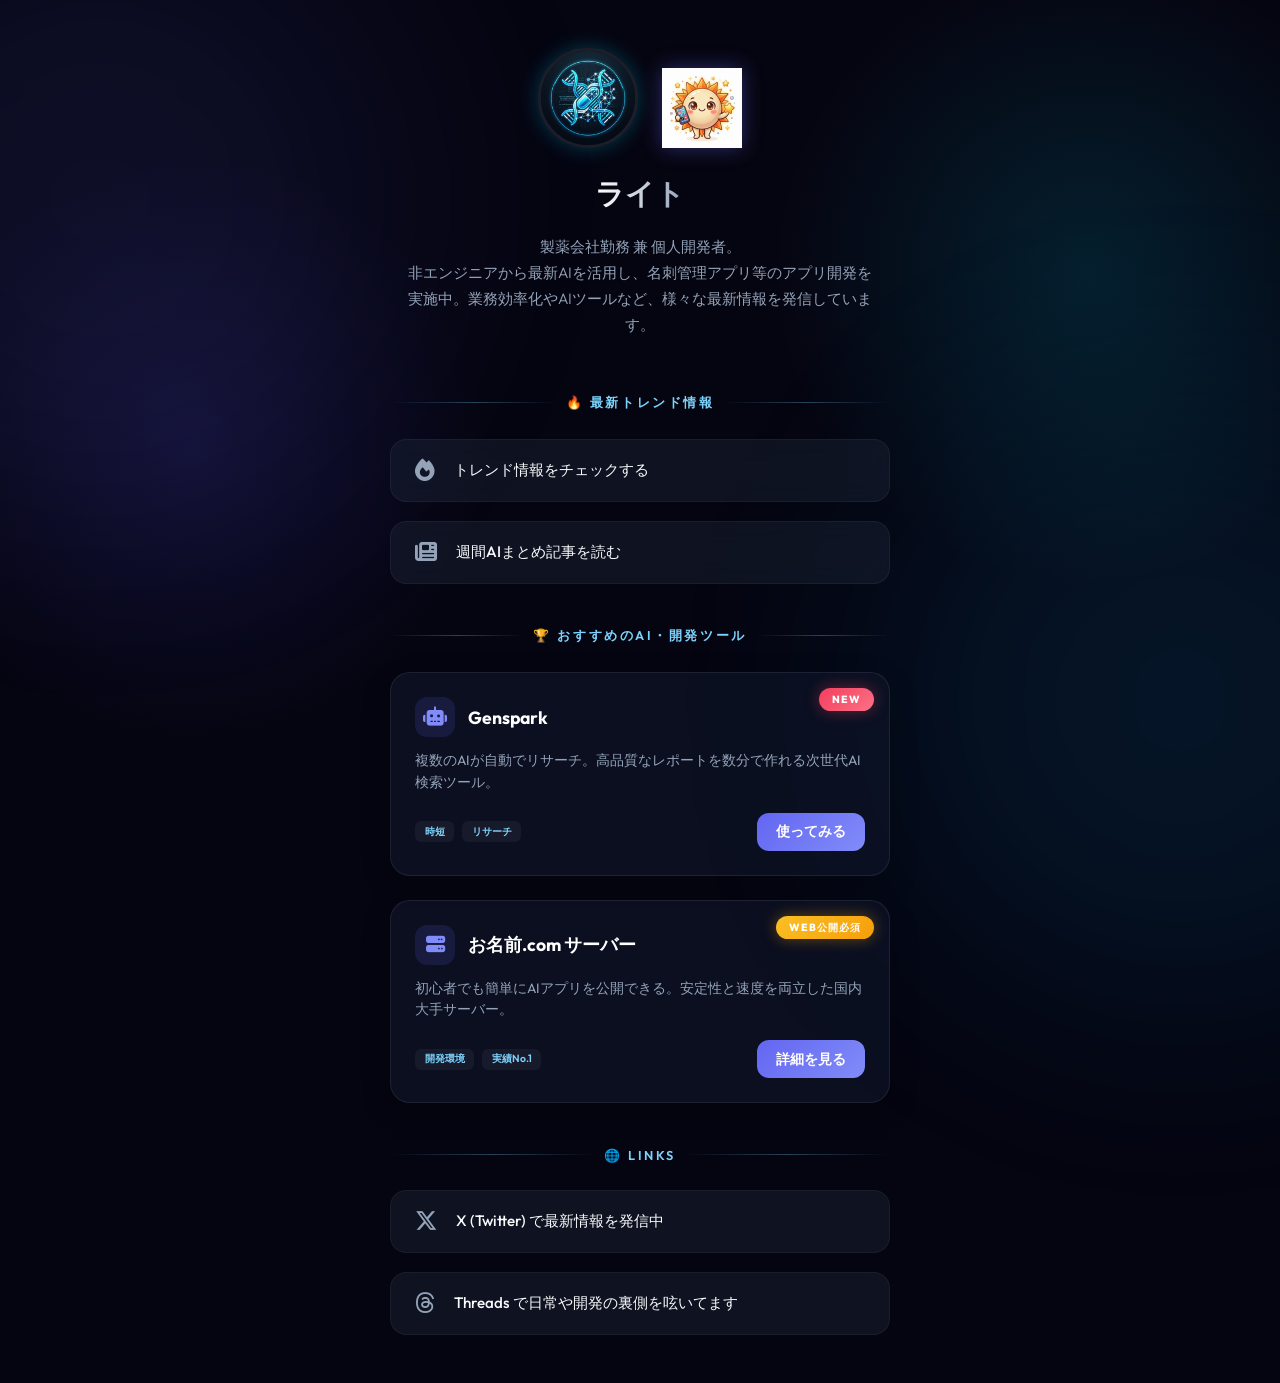
==== commit 454e703e: "Update LinkTree at 2026-03-14 10:17:10" ====
--- a/index.html
+++ b/index.html
@@ -44,17 +44,45 @@
             </a>
 
             <h2 class="category-title">🏆 おすすめのAI・開発ツール</h2>
-            <!-- TODO: A8.netなどから取得したアフィリエイトリンクに差し替える -->
-            <a href="http://genspark.ai/?via=yaji" target="_blank" rel="nofollow" class="link-item featured">
-                <i class="fa-solid fa-robot link-icon"></i>
-                【おすすめ】AIエージェント検索「Genspark」
-            </a>
+            <div class="product-showcase">
+                <!-- Genspark -->
+                <a href="http://genspark.ai/?via=yaji" target="_blank" rel="nofollow" class="product-card">
+                    <span class="product-badge">NEW</span>
+                    <div class="product-content">
+                        <div class="product-header">
+                            <div class="product-icon-bg"><i class="fa-solid fa-robot"></i></div>
+                            <h3 class="product-title">Genspark</h3>
+                        </div>
+                        <p class="product-desc">複数のAIが自動でリサーチ。高品質なレポートを数分で作れる次世代AI検索ツール。</p>
+                        <div class="product-footer">
+                            <div class="product-tags">
+                                <span class="product-tag">時短</span>
+                                <span class="product-tag">リサーチ</span>
+                            </div>
+                            <div class="product-cta">使ってみる</div>
+                        </div>
+                    </div>
+                </a>
 
-            <a href="https://px.a8.net/svt/ejp?a8mat=4AXL45+EJC1IQ+50+2HHVNM" target="_blank" rel="nofollow"
-                class="link-item">
-                <i class="fa-solid fa-server link-icon"></i>
-                Webアプリ公開するなら「お名前.com」
-            </a>
+                <!-- お名前.com -->
+                <a href="https://px.a8.net/svt/ejp?a8mat=4AXL45+EJC1IQ+50+2HHVNM" target="_blank" rel="nofollow" class="product-card">
+                    <span class="product-badge gold">WEB公開必須</span>
+                    <div class="product-content">
+                        <div class="product-header">
+                            <div class="product-icon-bg"><i class="fa-solid fa-server"></i></div>
+                            <h3 class="product-title">お名前.com サーバー</h3>
+                        </div>
+                        <p class="product-desc">初心者でも簡単にAIアプリを公開できる。安定性と速度を両立した国内大手サーバー。</p>
+                        <div class="product-footer">
+                            <div class="product-tags">
+                                <span class="product-tag">開発環境</span>
+                                <span class="product-tag">実績No.1</span>
+                            </div>
+                            <div class="product-cta">詳細を見る</div>
+                        </div>
+                    </div>
+                </a>
+            </div>
 
             <h2 class="category-title">🌐 Links</h2>
             <a href="https://x.com/light8888share" target="_blank" class="link-item">
--- a/style.css
+++ b/style.css
@@ -292,6 +292,127 @@
     color: #94a3b8;
 }
 
+/* Product Showcase Styles */
+.product-showcase {
+    display: grid;
+    grid-template-columns: 1fr;
+    gap: 1.5rem;
+    width: 100%;
+}
+
+.product-card {
+    display: flex;
+    flex-direction: column;
+    background: rgba(15, 23, 42, 0.6);
+    border: 1px solid rgba(255, 255, 255, 0.08);
+    border-radius: 20px;
+    overflow: hidden;
+    text-decoration: none;
+    transition: all 0.4s cubic-bezier(0.175, 0.885, 0.32, 1.275);
+    position: relative;
+    box-shadow: 0 10px 30px rgba(0, 0, 0, 0.2);
+}
+
+.product-card:hover {
+    transform: translateY(-8px) scale(1.02);
+    border-color: rgba(99, 102, 241, 0.4);
+    box-shadow: 0 20px 40px rgba(99, 102, 241, 0.15);
+}
+
+.product-badge {
+    position: absolute;
+    top: 15px;
+    right: 15px;
+    background: linear-gradient(135deg, #f43f5e, #fb7185);
+    color: white;
+    padding: 0.3rem 0.8rem;
+    border-radius: 20px;
+    font-size: 0.65rem;
+    font-weight: 800;
+    text-transform: uppercase;
+    letter-spacing: 0.1em;
+    box-shadow: 0 0 15px rgba(244, 63, 94, 0.4);
+    z-index: 2;
+}
+
+.product-badge.gold {
+    background: linear-gradient(135deg, #fbbf24, #f59e0b);
+    box-shadow: 0 0 15px rgba(245, 158, 11, 0.4);
+}
+
+.product-content {
+    padding: 1.5rem;
+}
+
+.product-header {
+    display: flex;
+    align-items: center;
+    gap: 0.8rem;
+    margin-bottom: 0.8rem;
+}
+
+.product-icon-bg {
+    width: 40px;
+    height: 40px;
+    background: rgba(99, 102, 241, 0.15);
+    border-radius: 12px;
+    display: flex;
+    align-items: center;
+    justify-content: center;
+    color: #818cf8;
+    font-size: 1.2rem;
+}
+
+.product-title {
+    font-size: 1.1rem;
+    font-weight: 700;
+    color: #ffffff;
+}
+
+.product-desc {
+    font-size: 0.85rem;
+    color: #94a3b8;
+    line-height: 1.6;
+    margin-bottom: 1.2rem;
+}
+
+.product-footer {
+    display: flex;
+    justify-content: space-between;
+    align-items: center;
+    margin-top: auto;
+}
+
+.product-tags {
+    display: flex;
+    gap: 0.5rem;
+    flex-wrap: wrap;
+}
+
+.product-tag {
+    background: rgba(255, 255, 255, 0.05);
+    color: #7dd3fc;
+    padding: 0.2rem 0.6rem;
+    border-radius: 6px;
+    font-size: 0.65rem;
+    font-weight: 600;
+}
+
+.product-cta {
+    background: linear-gradient(135deg, #6366f1, #818cf8);
+    color: white;
+    padding: 0.6rem 1.2rem;
+    border-radius: 12px;
+    font-size: 0.85rem;
+    font-weight: 700;
+    transition: all 0.3s ease;
+}
+
+.product-card:hover .product-cta {
+    filter: brightness(1.2);
+    box-shadow: 0 0 15px rgba(99, 102, 241, 0.4);
+}
+
 /* Animations */
 @keyframes fadeInDown { from { opacity: 0; transform: translateY(-20px); } to { opacity: 1; transform: translateY(0); } }
 @keyframes fadeInUp { from { opacity: 0; transform: translateY(20px); } to { opacity: 1; transform: translateY(0); } }
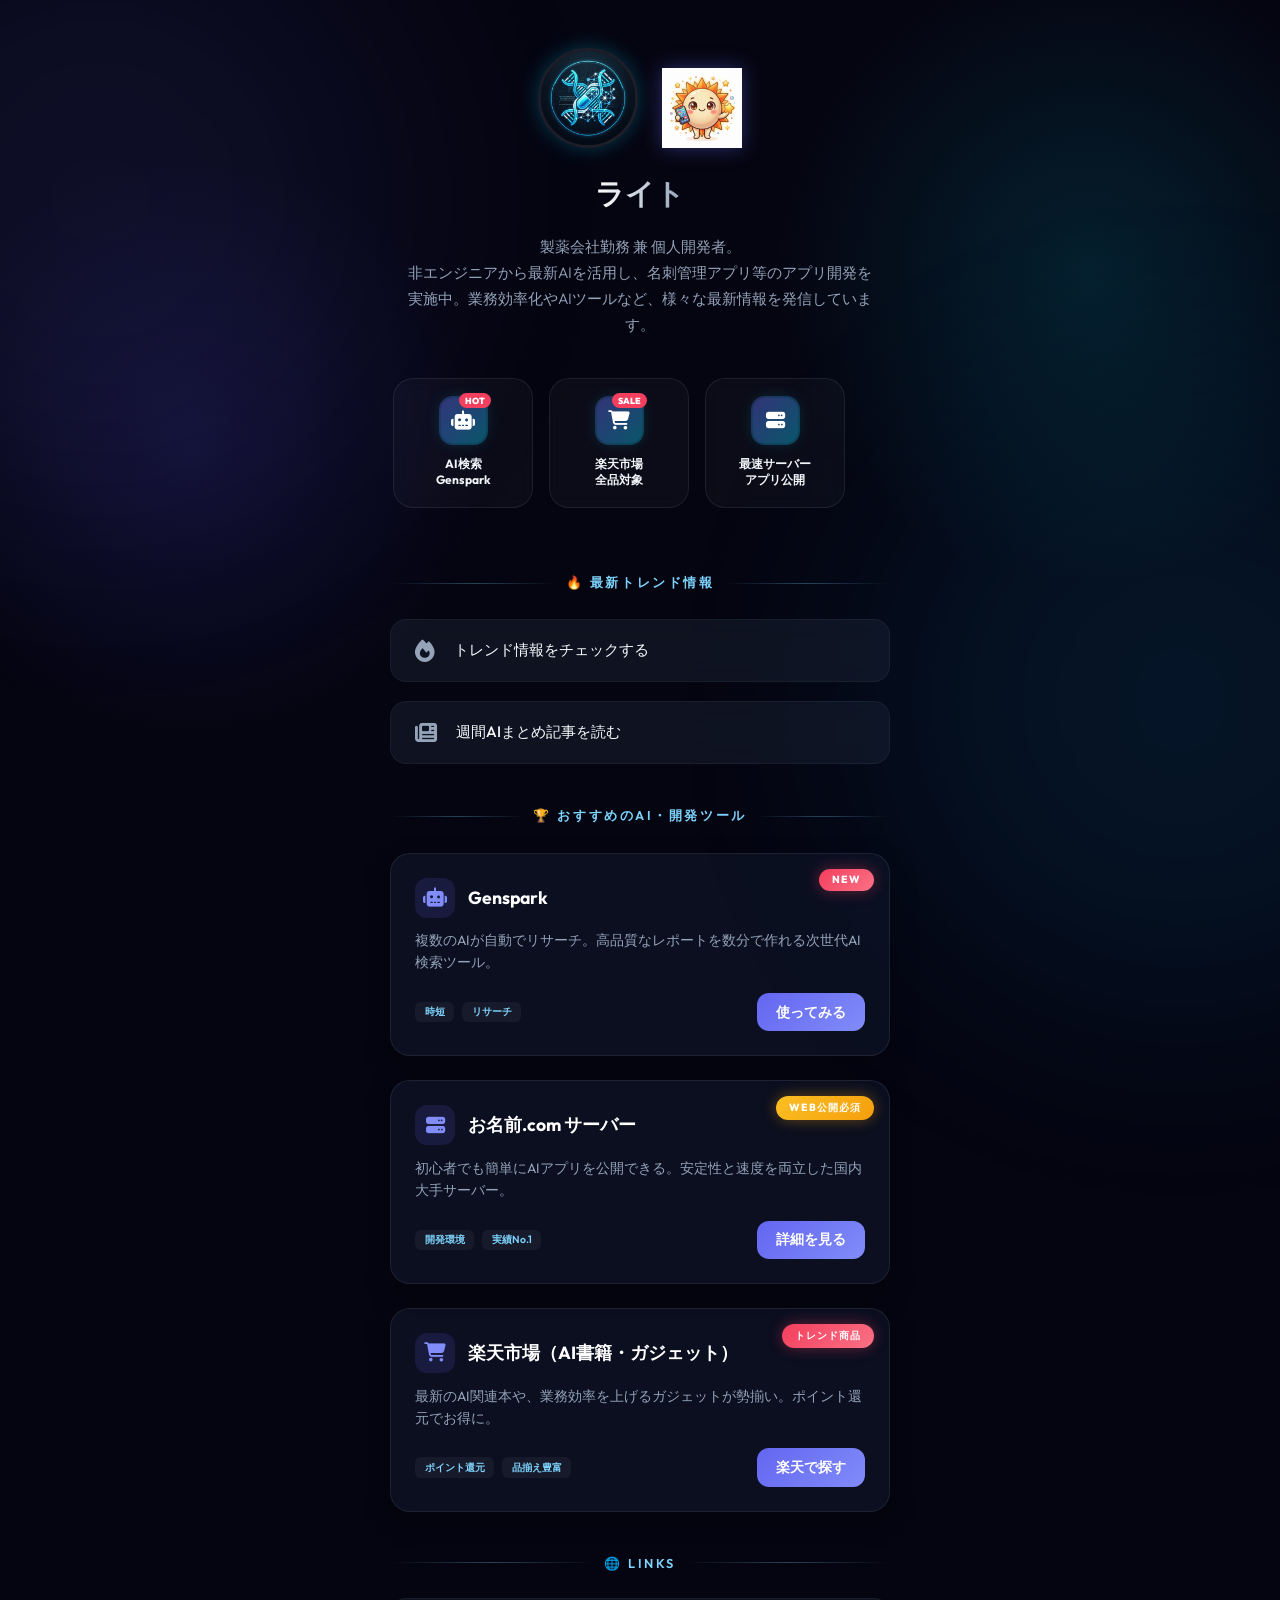
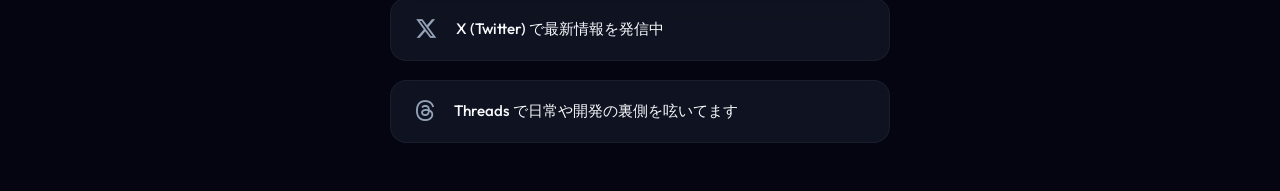
==== commit 2fc888f3: "Update LinkTree at 2026-03-14 11:30:20" ====
--- a/index.html
+++ b/index.html
@@ -32,6 +32,35 @@
         <!-- Link Items -->
         <main class="links">
 
+            <div class="hot-picks">
+                <!-- Genspark -->
+                <a href="http://genspark.ai/?via=yaji" target="_blank" rel="nofollow" class="pick-item">
+                    <div class="pick-icon-wrapper">
+                        <i class="fa-solid fa-robot"></i>
+                        <span class="pick-badge">HOT</span>
+                    </div>
+                    <span class="pick-label">AI検索<br>Genspark</span>
+                </a>
+
+                <!-- Rakuten -->
+                <a href="https://rpx.a8.net/svt/ejp?a8mat=4AXL45+EIQLWY+2HOM+69P01&rakuten=y&a8ejpredirect=http%3A%2F%2Fhb.afl.rakuten.co.jp%2Fhgc%2F0ea62065.34400275.0ea62066.204f04c0%2Fa26022783872_4AXL45_EIQLWY_2HOM_69P01%3Fpc%3Dhttp%253A%252F%252Fwww.rakuten.co.jp%252F%26m%3Dhttp%253A%252F%252Fm.rakuten.co.jp%252F"
+                    target="_blank" rel="nofollow" class="pick-item">
+                    <div class="pick-icon-wrapper">
+                        <i class="fa-solid fa-cart-shopping"></i>
+                        <span class="pick-badge">SALE</span>
+                    </div>
+                    <span class="pick-label">楽天市場<br>全品対象</span>
+                </a>
+
+                <!-- Onamae -->
+                <a href="https://px.a8.net/svt/ejp?a8mat=4AZGC2+1OQ8HE+50+35CAFM" target="_blank" rel="nofollow" class="pick-item">
+                    <div class="pick-icon-wrapper">
+                        <i class="fa-solid fa-server"></i>
+                    </div>
+                    <span class="pick-label">最速サーバー<br>アプリ公開</span>
+                </a>
+            </div>
+
             <h2 class="category-title">🔥 最新トレンド情報</h2>
             <a href="trends.html" class="link-item featured-warm">
                 <i class="fa-solid fa-fire link-icon"></i>
@@ -65,7 +94,7 @@
                 </a>
 
                 <!-- お名前.com -->
-                <a href="https://px.a8.net/svt/ejp?a8mat=4AXL45+EJC1IQ+50+2HHVNM" target="_blank" rel="nofollow" class="product-card">
+                <a href="https://px.a8.net/svt/ejp?a8mat=4AZGC2+1OQ8HE+50+35CAFM" target="_blank" rel="nofollow" class="product-card">
                     <span class="product-badge gold">WEB公開必須</span>
                     <div class="product-content">
                         <div class="product-header">
@@ -79,6 +108,25 @@
                                 <span class="product-tag">実績No.1</span>
                             </div>
                             <div class="product-cta">詳細を見る</div>
+                        </div>
+                    </div>
+                </a>
+
+                <!-- 楽天市場 -->
+                <a href="https://rpx.a8.net/svt/ejp?a8mat=4AXL45+EIQLWY+2HOM+69P01&rakuten=y&a8ejpredirect=http%3A%2F%2Fhb.afl.rakuten.co.jp%2Fhgc%2F0ea62065.34400275.0ea62066.204f04c0%2Fa26022783872_4AXL45_EIQLWY_2HOM_69P01%3Fpc%3Dhttp%253A%252F%252Fwww.rakuten.co.jp%252F%26m%3Dhttp%253A%252F%252Fm.rakuten.co.jp%252F" target="_blank" rel="nofollow" class="product-card">
+                    <span class="product-badge">トレンド商品</span>
+                    <div class="product-content">
+                        <div class="product-header">
+                            <div class="product-icon-bg"><i class="fa-solid fa-cart-shopping"></i></div>
+                            <h3 class="product-title">楽天市場（AI書籍・ガジェット）</h3>
+                        </div>
+                        <p class="product-desc">最新のAI関連本や、業務効率を上げるガジェットが勢揃い。ポイント還元でお得に。</p>
+                        <div class="product-footer">
+                            <div class="product-tags">
+                                <span class="product-tag">ポイント還元</span>
+                                <span class="product-tag">品揃え豊富</span>
+                            </div>
+                            <div class="product-cta">楽天で探す</div>
                         </div>
                     </div>
                 </a>
--- a/style.css
+++ b/style.css
@@ -232,6 +232,88 @@
     height: 3px;
     background: #38bdf8;
     border-radius: 50%;
+}
+
+/* Hot Picks Carousel */
+.hot-picks {
+    display: flex;
+    overflow-x: auto;
+    gap: 1rem;
+    width: 100%;
+    padding: 0.5rem 0.2rem 1.5rem;
+    scrollbar-width: none; /* Hide scrollbar Firefox */
+    -ms-overflow-style: none;  /* Hide scrollbar IE/Edge */
+}
+
+.hot-picks::-webkit-scrollbar {
+    display: none; /* Hide scrollbar Chrome/Safari */
+}
+
+.pick-item {
+    flex: 0 0 140px;
+    display: flex;
+    flex-direction: column;
+    align-items: center;
+    gap: 0.8rem;
+    padding: 1.2rem 1rem;
+    background: rgba(255, 255, 255, 0.03);
+    border: 1px solid rgba(255, 255, 255, 0.08);
+    border-radius: 20px;
+    text-decoration: none;
+    transition: all 0.3s ease;
+    backdrop-filter: blur(8px);
+    -webkit-backdrop-filter: blur(8px);
+}
+
+.pick-item:hover {
+    background: rgba(99, 102, 241, 0.1);
+    border-color: rgba(99, 102, 241, 0.4);
+    transform: translateY(-4px);
+    box-shadow: 0 10px 20px rgba(0, 0, 0, 0.2);
+}
+
+.pick-icon-wrapper {
+    width: 45px;
+    height: 45px;
+    background: linear-gradient(135deg, rgba(99, 102, 241, 0.2), rgba(6, 182, 212, 0.2));
+    border-radius: 12px;
+    display: flex;
+    align-items: center;
+    justify-content: center;
+    font-size: 1.2rem;
+    color: #ffffff;
+    box-shadow: 0 0 15px rgba(6, 182, 212, 0.2);
+    position: relative;
+}
+
+.pick-icon-wrapper::after {
+    content: '';
+    position: absolute;
+    inset: -2px;
+    background: linear-gradient(135deg, #6366f1, #06b6d4);
+    border-radius: 14px;
+    z-index: -1;
+    opacity: 0.3;
+}
+
+.pick-label {
+    font-size: 0.75rem;
+    font-weight: 700;
+    color: #f1f5f9;
+    text-align: center;
+    line-height: 1.3;
+}
+
+.pick-badge {
+    position: absolute;
+    top: -5px;
+    right: -5px;
+    background: #f43f5e;
+    color: white;
+    font-size: 0.55rem;
+    padding: 2px 6px;
+    border-radius: 10px;
+    font-weight: 900;
 }
 
 /* Links Section */
